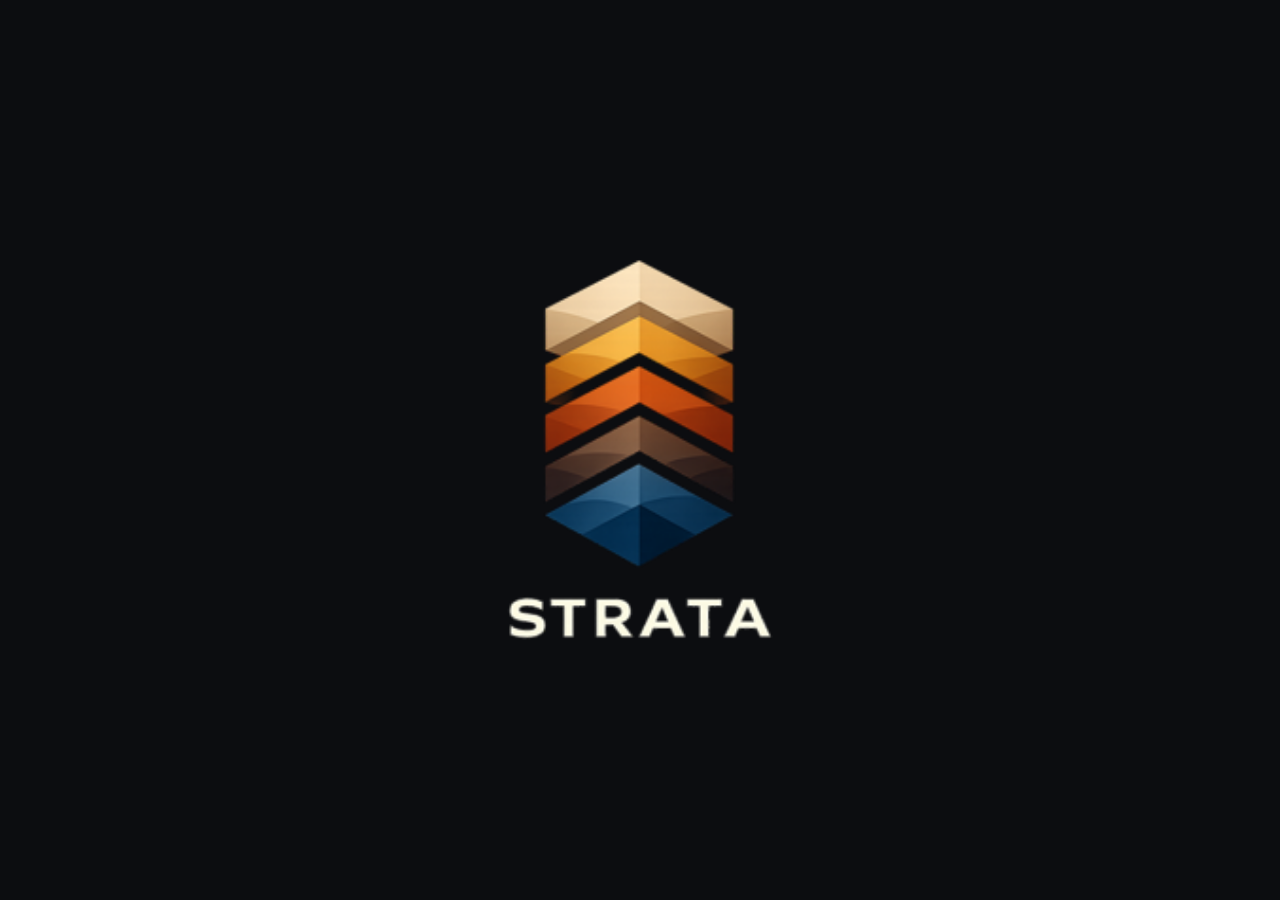
==== api/app/static/index.html @ 19196216 "simple index.html for a lander" ====
<!DOCTYPE html>
<html lang="en">
<head>
  <meta charset="utf-8" />
  <meta name="viewport" content="width=device-width, initial-scale=1" />
  <title>STRATA</title>
  <link rel="icon" href="/favicon.ico" sizes="any" />
  <meta name="theme-color" content="#0c0d10" />
  <style>
    * {
      box-sizing: border-box;
      margin: 0;
      padding: 0;
    }

    html,
    body {
      height: 100%;
    }

    body {
      display: flex;
      align-items: center;
      justify-content: center;
      background: #0c0d10;
    }

    a {
      display: block;
      line-height: 0;
      transition: opacity 0.15s ease;
    }

    a:hover {
      opacity: 0.88;
    }

    img {
      display: block;
      width: min(280px, 72vw);
      height: auto;
    }
  </style>
</head>
<body>
  <a href="https://github.com/nrek/cxl-strata" title="STRATA on GitHub">
    <img src="/assets/strata-logo.png" alt="STRATA" width="280" height="280" />
  </a>
</body>
</html>
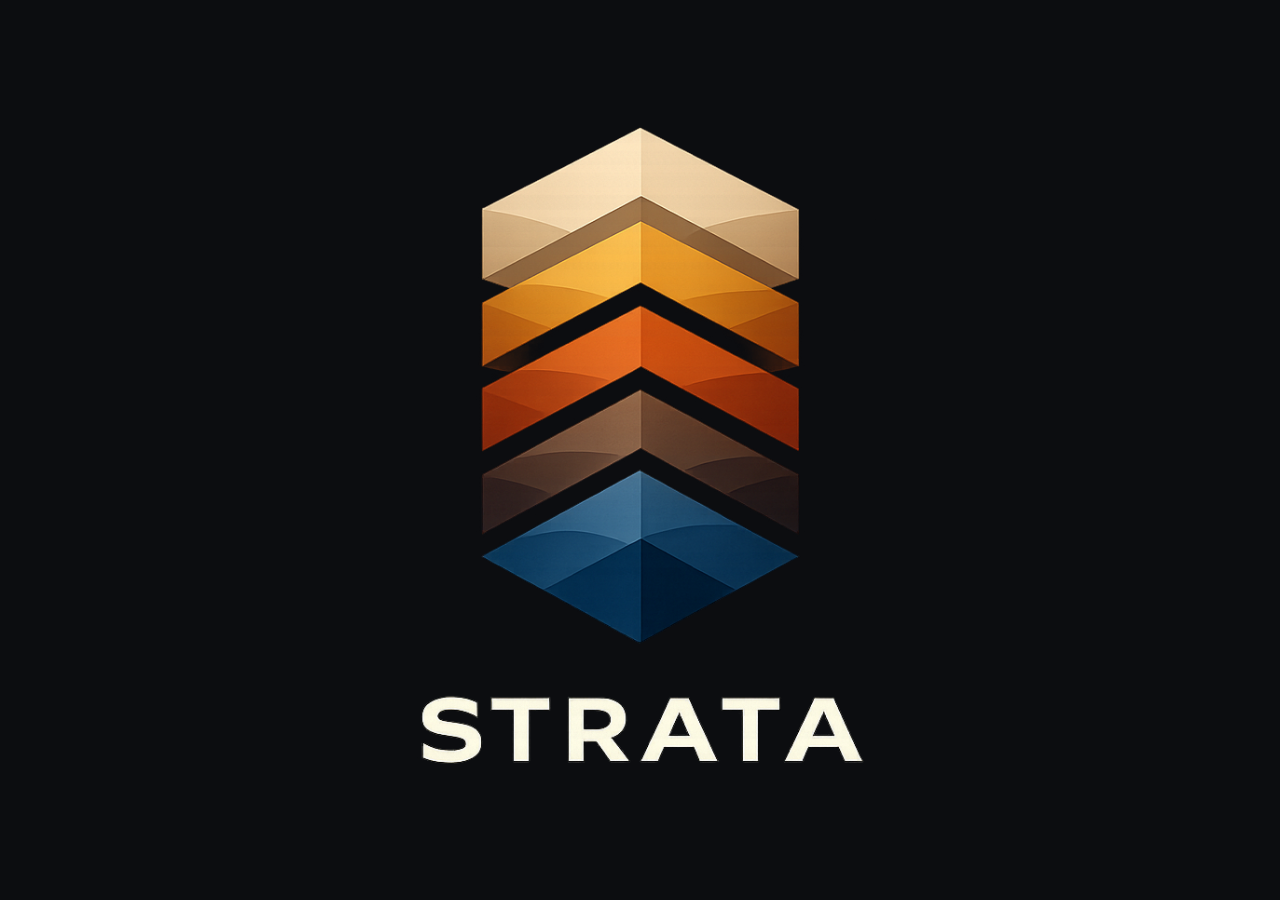
==== commit b821b9ae: "high res branded asset" ====
--- a/api/app/static/index.html
+++ b/api/app/static/index.html
@@ -37,14 +37,14 @@
 
     img {
       display: block;
-      width: min(280px, 72vw);
+      width: min(480px, 85vw);
       height: auto;
     }
   </style>
 </head>
 <body>
   <a href="https://github.com/nrek/cxl-strata" title="STRATA on GitHub">
-    <img src="/assets/strata-logo.png" alt="STRATA" width="280" height="280" />
+    <img src="/assets/strata_large.png" alt="STRATA" width="480" height="480" />
   </a>
 </body>
 </html>
